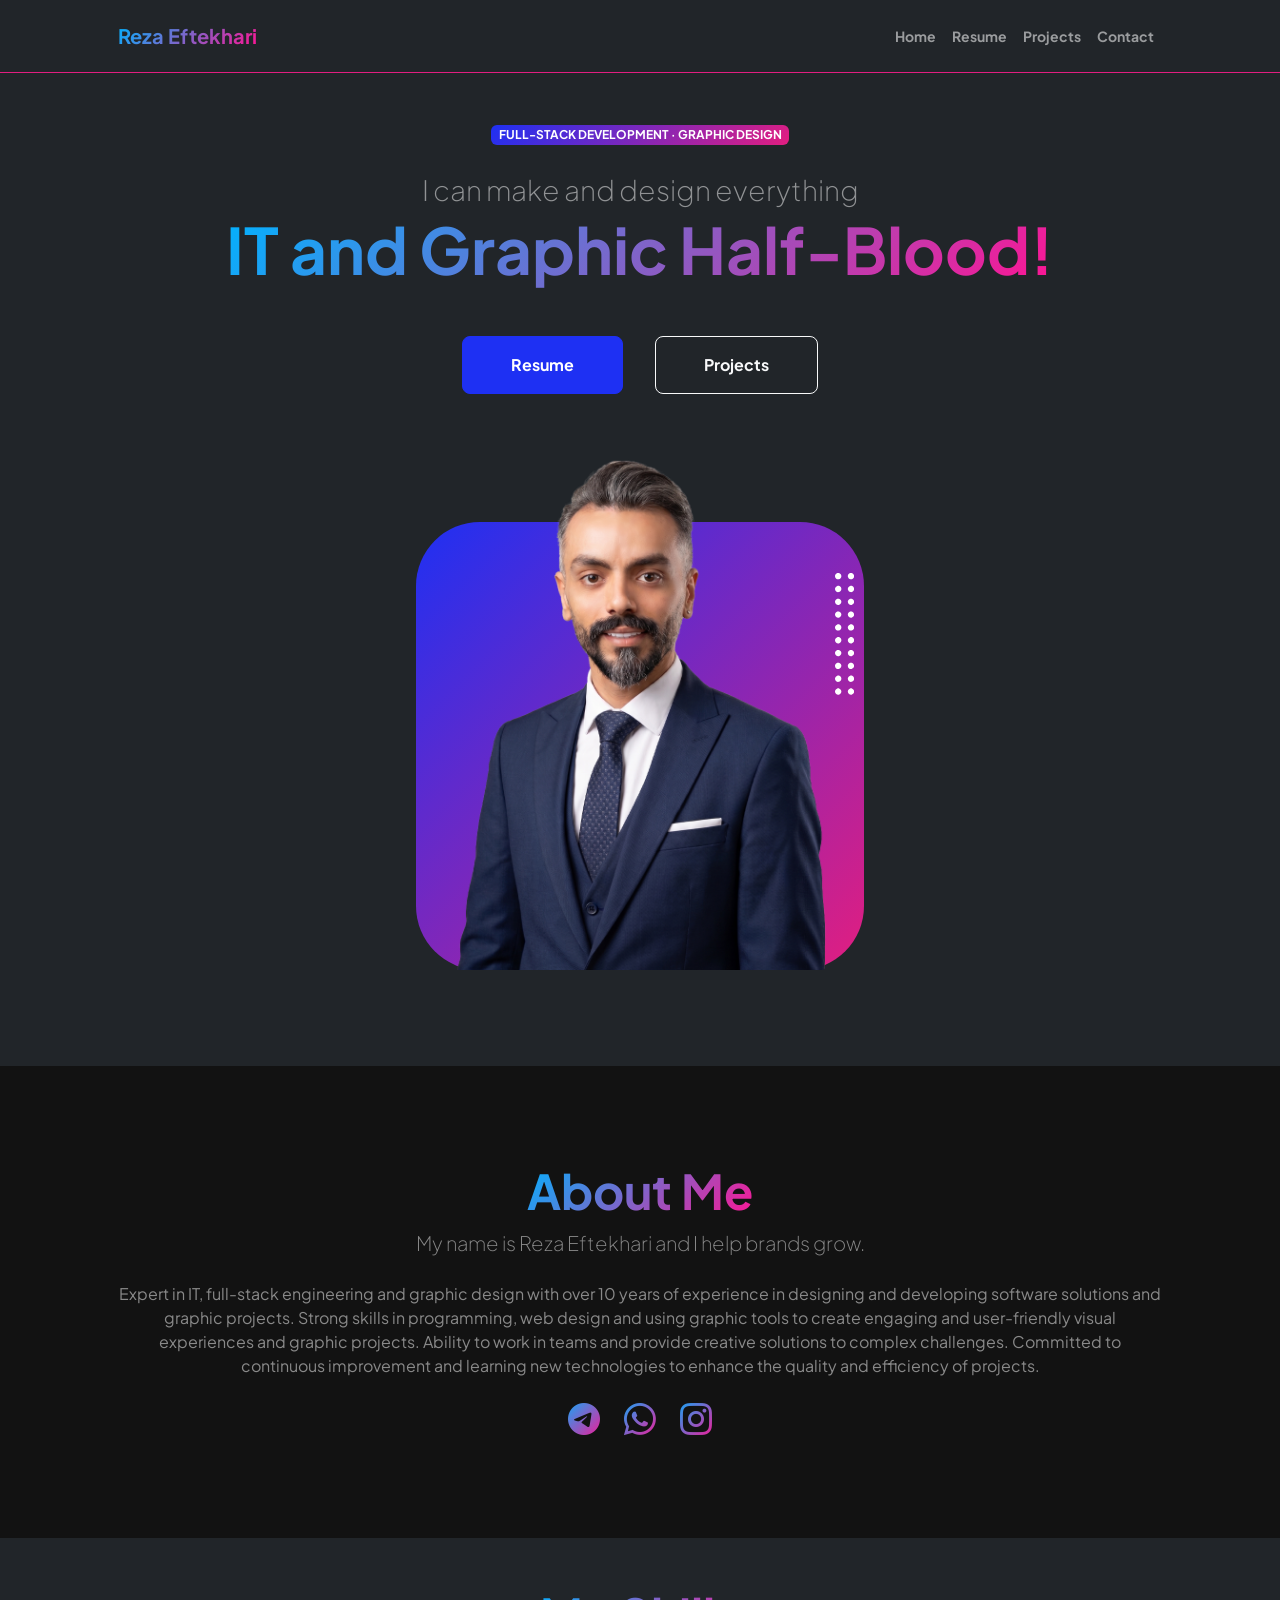
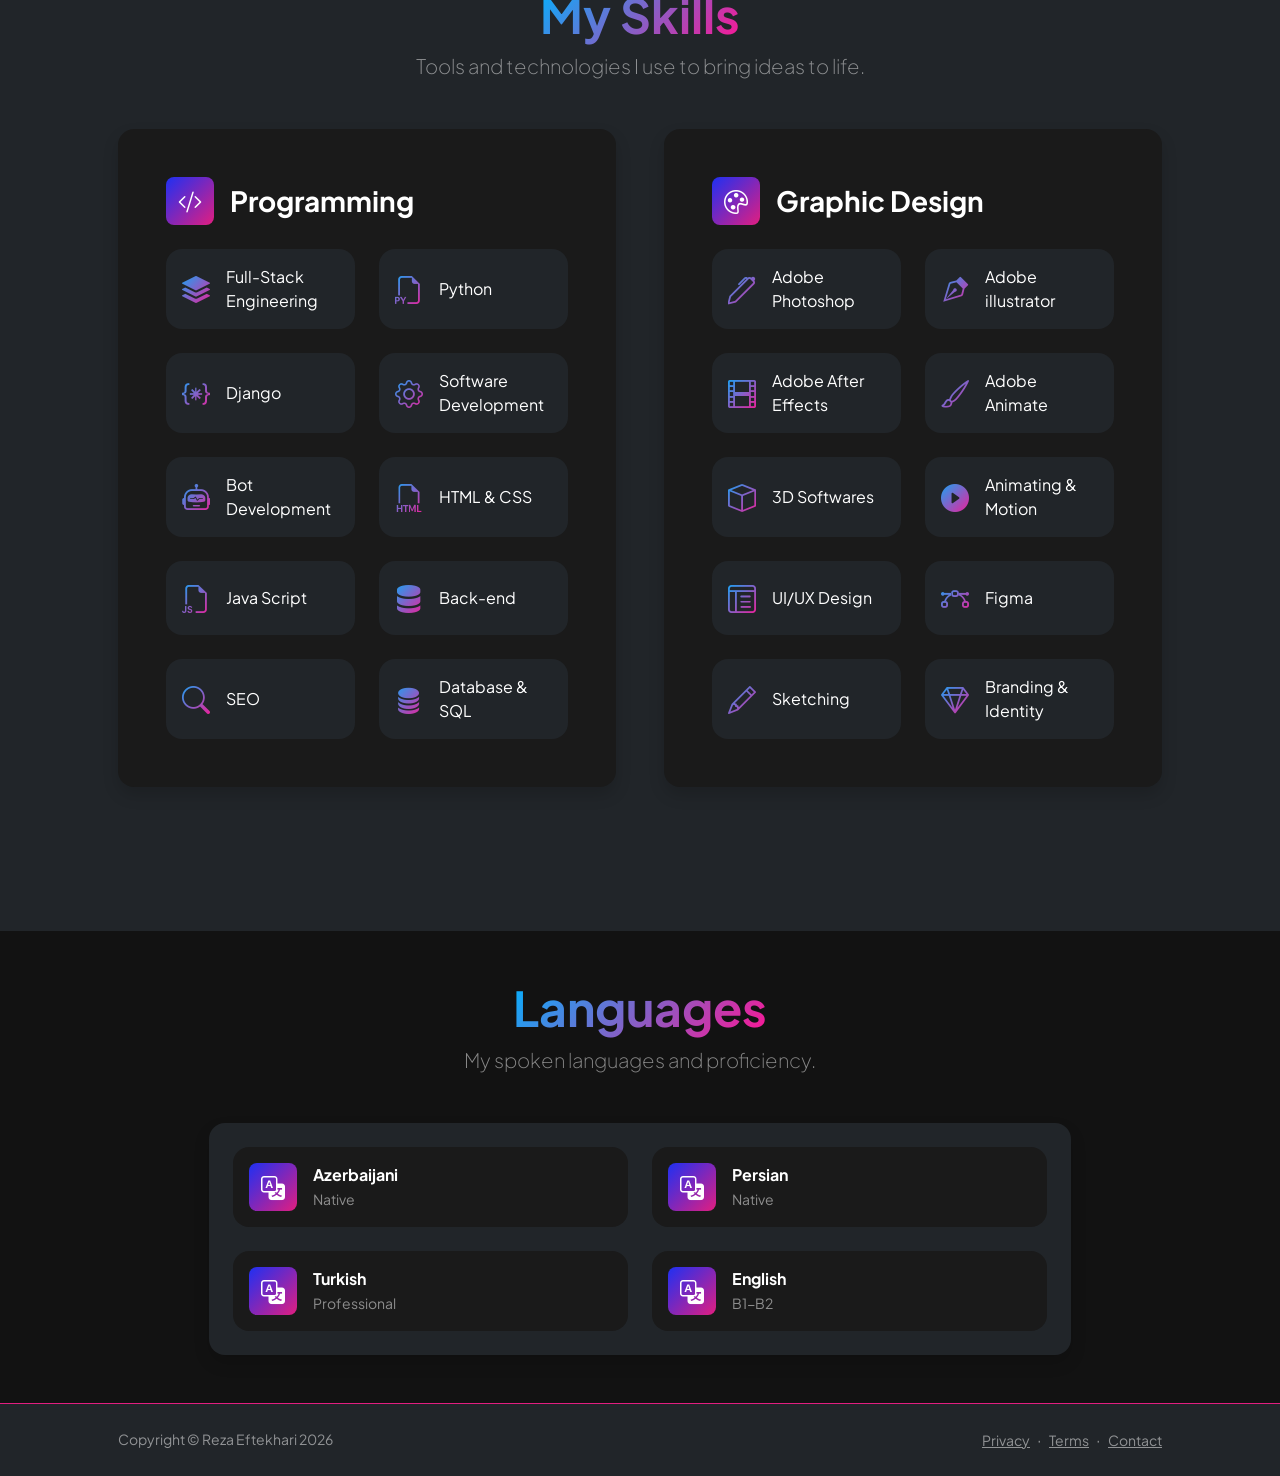
==== index.html @ 6535a533 "Deploy updated page to GitHub Pages" ====
<!DOCTYPE html>
<html lang="en">
    <head>
        <meta charset="utf-8" />
        <meta name="viewport" content="width=device-width, initial-scale=1, shrink-to-fit=no" />
        <meta name="description" content="" />
        <meta name="author" content="" />
        <title>Half-Blood</title>
        <!-- Favicon-->
        <link rel="icon" type="image/x-icon" href="assets/favicon.ico" />
        <!-- Custom Google font-->
        <link rel="preconnect" href="https://fonts.googleapis.com" />
        <link rel="preconnect" href="https://fonts.gstatic.com" crossorigin />
        <link href="https://fonts.googleapis.com/css2?family=Plus+Jakarta+Sans:wght@100;200;300;400;500;600;700;800;900&amp;display=swap" rel="stylesheet" />
        <!-- Bootstrap icons-->
        <link href="https://cdn.jsdelivr.net/npm/bootstrap-icons@1.8.1/font/bootstrap-icons.css" rel="stylesheet" />
        <!-- Core theme CSS (includes Bootstrap)-->
        <link href="css/styles.css" rel="stylesheet" />
    </head>
    <body class="d-flex flex-column h-100 bg-dark text-white">
        <main class="flex-shrink-0">
            <!-- Navigation-->
            <nav class="navbar navbar-expand-lg navbar-dark bg-dark py-3 border-bottom border-secondary">
                <div class="container px-5">
                    <a class="navbar-brand" href="index.html"><span class="fw-bolder text-gradient d-inline">Reza Eftekhari</span></a>
                    <button class="navbar-toggler" type="button" data-bs-toggle="collapse" data-bs-target="#navbarSupportedContent" aria-controls="navbarSupportedContent" aria-expanded="false" aria-label="Toggle navigation"><span class="navbar-toggler-icon"></span></button>
                    <div class="collapse navbar-collapse" id="navbarSupportedContent">
                        <ul class="navbar-nav ms-auto mb-2 mb-lg-0 small fw-bolder">
                            <li class="nav-item"><a class="nav-link" href="index.html">Home</a></li>
                            <li class="nav-item"><a class="nav-link" href="resume.html">Resume</a></li>
                            <li class="nav-item"><a class="nav-link" href="projects.html">Projects</a></li>
                            <li class="nav-item"><a class="nav-link" href="contact.html">Contact</a></li>
                        </ul>
                    </div>
                </div>
            </nav>
            <!-- Header-->
            <header class="py-5">
                <div class="container px-5 pb-5">
                    <div class="row gx-5 align-items-center">
                        <div class="col-xxl-5">
                            <!-- Header text content-->
                            <div class="text-center text-xxl-start">
                                <div class="badge bg-gradient-primary-to-secondary text-white mb-4"><div class="text-uppercase">Full-Stack Development &middot; Graphic Design</div></div>
                                <div class="fs-3 fw-light text-white-50">I can make and design everything</div>
                                <h1 class="display-3 fw-bolder mb-5 text-white"><span class="text-gradient d-inline">IT and Graphic Half-Blood!</span></h1>
                                <div class="d-grid gap-3 d-sm-flex justify-content-sm-center justify-content-xxl-start mb-3">
                                    <a class="btn btn-primary btn-lg px-5 py-3 me-sm-3 fs-6 fw-bolder" href="resume.html">Resume</a>
                                    <a class="btn btn-outline-light btn-lg px-5 py-3 fs-6 fw-bolder" href="projects.html">Projects</a>
                                </div>
                            </div>
                        </div>
                        <div class="col-xxl-7">
                            <!-- Header profile picture-->
                            <div class="d-flex justify-content-center mt-5 mt-xxl-0">
                                <div class="profile bg-gradient-primary-to-secondary">
                                    <!-- TIP: For best results, use a photo with a transparent background like the demo example below-->
                                    <!-- Watch a tutorial on how to do this on YouTube (link)-->
                                    <img class="profile-img" src="assets/profile.png" alt="..." />
                                    <div class="dots-1">
                                        <!-- SVG Dots-->
                                        <svg version="1.1" xmlns="http://www.w3.org/2000/svg" xmlns:xlink="http://www.w3.org/1999/xlink" x="0px" y="0px" viewBox="0 0 191.6 1215.4" style="enable-background: new 0 0 191.6 1215.4" xml:space="preserve">
                                            <g transform="translate(0.000000,1280.000000) scale(0.100000,-0.100000)">
                                                <path d="M227.7,12788.6c-105-35-200-141-222-248c-43-206,163-412,369-369c155,32,275,190,260,339c-11,105-90,213-190,262        C383.7,12801.6,289.7,12808.6,227.7,12788.6z"></path>
                                                <path d="M1507.7,12788.6c-151-50-253-216-222-362c25-119,136-230,254-255c194-41,395,142,375,339c-11,105-90,213-190,262        C1663.7,12801.6,1569.7,12808.6,1507.7,12788.6z"></path>
                                                <path d="M227.7,11508.6c-105-35-200-141-222-248c-43-206,163-412,369-369c155,32,275,190,260,339c-11,105-90,213-190,262        C383.7,11521.6,289.7,11528.6,227.7,11508.6z"></path>
                                                <path d="M1507.7,11508.6c-151-50-253-216-222-362c25-119,136-230,254-255c194-41,395,142,375,339c-11,105-90,213-190,262        C1663.7,11521.6,1569.7,11528.6,1507.7,11508.6z"></path>
                                                <path d="M227.7,10228.6c-105-35-200-141-222-248c-43-206,163-412,369-369c155,32,275,190,260,339c-11,105-90,213-190,262        C383.7,10241.6,289.7,10248.6,227.7,10228.6z"></path>
                                                <path d="M1507.7,10228.6c-105-35-200-141-222-248c-43-206,163-412,369-369c155,32,275,190,260,339c-11,105-90,213-190,262        C1663.7,10241.6,1569.7,10248.6,1507.7,10228.6z"></path>
                                                <path d="M227.7,8948.6c-105-35-200-141-222-248c-43-206,163-412,369-369c155,32,275,190,260,339c-11,105-90,213-190,262        C383.7,8961.6,289.7,8968.6,227.7,8948.6z"></path>
                                                <path d="M1507.7,8948.6c-105-35-200-141-222-248c-43-206,163-412,369-369c155,32,275,190,260,339c-11,105-90,213-190,262        C1663.7,8961.6,1569.7,8968.6,1507.7,8948.6z"></path>
                                                <path d="M227.7,7668.6c-105-35-200-141-222-248c-43-206,163-412,369-369c155,32,275,190,260,339c-11,105-90,213-190,262        C383.7,7681.6,289.7,7688.6,227.7,7668.6z"></path>
                                                <path d="M1507.7,7668.6c-105-35-200-141-222-248c-43-206,163-412,369-369c155,32,275,190,260,339c-11,105-90,213-190,262        C1663.7,7681.6,1569.7,7688.6,1507.7,7668.6z"></path>
                                                <path d="M227.7,6388.6c-105-35-200-141-222-248c-43-206,163-412,369-369c155,32,275,190,260,339c-11,105-90,213-190,262        C383.7,6401.6,289.7,6408.6,227.7,6388.6z"></path>
                                                <path d="M1507.7,6388.6c-105-35-200-141-222-248c-43-206,163-412,369-369c155,32,275,190,260,339c-11,105-90,213-190,262        C1663.7,6401.6,1569.7,6408.6,1507.7,6388.6z"></path>
                                                <path d="M227.7,5108.6c-105-35-200-141-222-248c-43-206,163-412,369-369c155,32,275,190,260,339c-11,105-90,213-190,262        C383.7,5121.6,289.7,5128.6,227.7,5108.6z"></path>
                                                <path d="M1507.7,5108.6c-105-35-200-141-222-248c-43-206,163-412,369-369c155,32,275,190,260,339c-11,105-90,213-190,262        C1663.7,5121.6,1569.7,5128.6,1507.7,5108.6z"></path>
                                                <path d="M227.7,3828.6c-105-35-200-141-222-248c-43-206,163-412,369-369c155,32,275,190,260,339c-11,105-90,213-190,262        C383.7,3841.6,289.7,3848.6,227.7,3828.6z"></path>
                                                <path d="M1507.7,3828.6c-105-35-200-141-222-248c-43-206,163-412,369-369c155,32,275,190,260,339c-11,105-90,213-190,262        C1663.7,3841.6,1569.7,3848.6,1507.7,3828.6z"></path>
                                                <path d="M227.7,2548.6c-105-35-200-141-222-248c-43-206,163-412,369-369c155,32,275,190,260,339c-11,105-90,213-190,262        C383.7,2561.6,289.7,2568.6,227.7,2548.6z"></path>
                                                <path d="M1507.7,2548.6c-105-35-200-141-222-248c-43-206,163-412,369-369c155,32,275,190,260,339c-11,105-90,213-190,262        C1663.7,2561.6,1569.7,2568.6,1507.7,2548.6z"></path>
                                                <path d="M227.7,1268.6c-105-35-200-141-222-248c-43-206,163-412,369-369c155,32,275,190,260,339c-11,105-90,213-190,262        C383.7,1281.6,289.7,1288.6,227.7,1268.6z"></path>
                                                <path d="M1507.7,1268.6c-105-35-200-141-222-248c-43-206,163-412,369-369c155,32,275,190,260,339c-11,105-90,213-190,262        C1663.7,1281.6,1569.7,1288.6,1507.7,1268.6z"></path>
                                            </g>
                                        </svg>
                                        <!-- END of SVG dots-->
                                    </div>
                                </div>
                            </div>
                        </div>
                    </div>
                </div>
            </header>
            <!-- About Section-->
            <section class="bg-black py-5" style="background-color: #121212 !important;">
                <div class="container px-5">
                    <div class="row gx-5 justify-content-center">
                        <div class="col-xxl-8">
                            <div class="text-center my-5">
                                <h2 class="display-5 fw-bolder text-white"><span class="text-gradient d-inline">About Me</span></h2>
                                <p class="lead fw-light mb-4 text-white-50">My name is Reza Eftekhari and I help brands grow.</p>
                                <p class="text-white-50">Expert in IT, full-stack engineering and graphic design with over 10 years of experience in designing and developing software solutions and graphic projects. Strong skills in programming, web design and using graphic tools to create engaging and user-friendly visual experiences and graphic projects. Ability to work in teams and provide creative solutions to complex challenges. Committed to continuous improvement and learning new technologies to enhance the quality and efficiency of projects.</p>
                                <div class="d-flex justify-content-center fs-2 gap-4">
                                    <a class="text-gradient" href="https://t.me/reza_the_ronin" target="_blank"><i class="bi bi-telegram"></i></a>
                                    <a class="text-gradient" href="https://wa.me/989373772806" target="_blank"><i class="bi bi-whatsapp"></i></a>
                                    <a class="text-gradient" href="https://www.instagram.com/reza.the.ronin/" target="_blank"><i class="bi bi-instagram"></i></a>
                                </div>
                            </div>
                        </div>
                    </div>
                </div>
            </section>
            
            <!-- Skills Section -->
            <section class="py-5 bg-dark">
                <div class="container px-5 mb-5">
                    <div class="text-center mb-5">
                        <h2 class="display-5 fw-bolder text-white"><span class="text-gradient d-inline">My Skills</span></h2>
                        <p class="lead fw-light mb-4 text-white-50">Tools and technologies I use to bring ideas to life.</p>
                    </div>
                    <div class="row gx-5 justify-content-center">
                        <!-- Programming Skills -->
                        <div class="col-lg-6 mb-5 order-lg-1">
                            <div class="card shadow border-0 rounded-4 bg-black" style="background-color: #1a1a1a !important; height: 100%;">
                                <div class="card-body p-5">
                                    <div class="d-flex align-items-center mb-4">
                                        <div class="feature bg-gradient-primary-to-secondary text-white rounded-3 me-3"><i class="bi bi-code-slash"></i></div>
                                        <h3 class="fw-bolder mb-0 text-white">Programming</h3>
                                    </div>
                                    <div class="row row-cols-1 row-cols-sm-2 g-4">
                                        <div class="col">
                                            <div class="d-flex align-items-center bg-dark text-white rounded-4 p-3 h-100">
                                                <i class="bi bi-stack fs-3 text-gradient me-3"></i>Full-Stack Engineering
                                            </div>
                                        </div>
                                        <div class="col">
                                            <div class="d-flex align-items-center bg-dark text-white rounded-4 p-3 h-100">
                                                <i class="bi bi-filetype-py fs-3 text-gradient me-3"></i>Python
                                            </div>
                                        </div>
                                        <div class="col">
                                            <div class="d-flex align-items-center bg-dark text-white rounded-4 p-3 h-100">
                                                <i class="bi bi-braces-asterisk fs-3 text-gradient me-3"></i>Django
                                            </div>
                                        </div>
                                        <div class="col">
                                            <div class="d-flex align-items-center bg-dark text-white rounded-4 p-3 h-100">
                                                <i class="bi bi-gear fs-3 text-gradient me-3"></i>Software Development
                                            </div>
                                        </div>
                                        <div class="col">
                                            <div class="d-flex align-items-center bg-dark text-white rounded-4 p-3 h-100">
                                                <i class="bi bi-robot fs-3 text-gradient me-3"></i>Bot Development
                                            </div>
                                        </div>
                                        <div class="col">
                                            <div class="d-flex align-items-center bg-dark text-white rounded-4 p-3 h-100">
                                                <i class="bi bi-filetype-html fs-3 text-gradient me-3"></i>HTML & CSS
                                            </div>
                                        </div>
                                        <div class="col">
                                            <div class="d-flex align-items-center bg-dark text-white rounded-4 p-3 h-100">
                                                <i class="bi bi-filetype-js fs-3 text-gradient me-3"></i>Java Script
                                            </div>
                                        </div>
                                        <div class="col">
                                            <div class="d-flex align-items-center bg-dark text-white rounded-4 p-3 h-100">
                                                <i class="bi bi-server fs-3 text-gradient me-3"></i>Back-end
                                            </div>
                                        </div>
                                        <div class="col">
                                            <div class="d-flex align-items-center bg-dark text-white rounded-4 p-3 h-100">
                                                <i class="bi bi-search fs-3 text-gradient me-3"></i>SEO
                                            </div>
                                        </div>
                                        <div class="col">
                                            <div class="d-flex align-items-center bg-dark text-white rounded-4 p-3 h-100">
                                                <i class="bi bi-database-fill fs-3 text-gradient me-3"></i>Database & SQL
                                            </div>
                                        </div>
                                    </div>
                                </div>
                            </div>
                        </div>

                        <!-- Graphic Design Skills -->
                        <div class="col-lg-6 mb-5 order-lg-2">
                            <div class="card shadow border-0 rounded-4 bg-black" style="background-color: #1a1a1a !important; height: 100%;">
                                <div class="card-body p-5">
                                    <div class="d-flex align-items-center mb-4">
                                        <div class="feature bg-gradient-primary-to-secondary text-white rounded-3 me-3"><i class="bi bi-palette"></i></div>
                                        <h3 class="fw-bolder mb-0 text-white">Graphic Design</h3>
                                    </div>
                                    <div class="row row-cols-1 row-cols-sm-2 g-4">
                                        <div class="col">
                                            <div class="d-flex align-items-center bg-dark text-white rounded-4 p-3 h-100">
                                                <i class="bi bi-pen fs-3 text-gradient me-3"></i>Adobe Photoshop
                                            </div>
                                        </div>
                                        <div class="col">
                                            <div class="d-flex align-items-center bg-dark text-white rounded-4 p-3 h-100">
                                                <i class="bi bi-vector-pen fs-3 text-gradient me-3"></i>Adobe illustrator
                                            </div>
                                        </div>
                                        <div class="col">
                                            <div class="d-flex align-items-center bg-dark text-white rounded-4 p-3 h-100">
                                                <i class="bi bi-film fs-3 text-gradient me-3"></i>Adobe After Effects
                                            </div>
                                        </div>
                                        <div class="col">
                                            <div class="d-flex align-items-center bg-dark text-white rounded-4 p-3 h-100">
                                                <i class="bi bi-brush fs-3 text-gradient me-3"></i>Adobe Animate
                                            </div>
                                        </div>
                                        <div class="col">
                                            <div class="d-flex align-items-center bg-dark text-white rounded-4 p-3 h-100">
                                                <i class="bi bi-box fs-3 text-gradient me-3"></i>3D Softwares
                                            </div>
                                        </div>
                                        <div class="col">
                                            <div class="d-flex align-items-center bg-dark text-white rounded-4 p-3 h-100">
                                                <i class="bi bi-play-circle-fill fs-3 text-gradient me-3"></i>Animating & Motion
                                            </div>
                                        </div>
                                        <div class="col">
                                            <div class="d-flex align-items-center bg-dark text-white rounded-4 p-3 h-100">
                                                <i class="bi bi-layout-text-window-reverse fs-3 text-gradient me-3"></i>UI/UX Design
                                            </div>
                                        </div>
                                        <div class="col">
                                            <div class="d-flex align-items-center bg-dark text-white rounded-4 p-3 h-100">
                                                <i class="bi bi-bezier fs-3 text-gradient me-3"></i>Figma
                                            </div>
                                        </div>
                                        <div class="col">
                                            <div class="d-flex align-items-center bg-dark text-white rounded-4 p-3 h-100">
                                                <i class="bi bi-pencil fs-3 text-gradient me-3"></i>Sketching
                                            </div>
                                        </div>
                                        <div class="col">
                                            <div class="d-flex align-items-center bg-dark text-white rounded-4 p-3 h-100">
                                                <i class="bi bi-gem fs-3 text-gradient me-3"></i>Branding & Identity
                                            </div>
                                        </div>
                                    </div>
                                </div>
                            </div>
                        </div>
                    </div>
                </div>
            </section>
            
            <!-- Language Skills Section -->
            <section class="py-5 bg-black" style="background-color: #121212 !important;">
                <div class="container px-5">
                    <div class="text-center mb-5">
                        <h2 class="display-5 fw-bolder text-white"><span class="text-gradient d-inline">Languages</span></h2>
                        <p class="lead fw-light mb-4 text-white-50">My spoken languages and proficiency.</p>
                    </div>
                    <div class="row gx-5 justify-content-center">
                        <div class="col-lg-10">
                            <div class="card shadow border-0 rounded-4 bg-dark">
                                <div class="card-body p-4">
                                    <div class="row row-cols-1 row-cols-sm-2 g-4">
                                        <div class="col">
                                            <div class="d-flex align-items-center bg-black rounded-4 p-3 h-100" style="background-color: #1a1a1a !important;">
                                                <div class="feature bg-gradient-primary-to-secondary text-white rounded-3 me-3"><i class="bi bi-translate"></i></div>
                                                <div class="fw-bolder text-white">
                                                    Azerbaijani <br><span class="text-white-50 small fw-normal">Native</span>
                                                </div>
                                            </div>
                                        </div>
                                        <div class="col">
                                            <div class="d-flex align-items-center bg-black rounded-4 p-3 h-100" style="background-color: #1a1a1a !important;">
                                                <div class="feature bg-gradient-primary-to-secondary text-white rounded-3 me-3"><i class="bi bi-translate"></i></div>
                                                <div class="fw-bolder text-white">
                                                    Persian <br><span class="text-white-50 small fw-normal">Native</span>
                                                </div>
                                            </div>
                                        </div>
                                        <div class="col">
                                            <div class="d-flex align-items-center bg-black rounded-4 p-3 h-100" style="background-color: #1a1a1a !important;">
                                                <div class="feature bg-gradient-primary-to-secondary text-white rounded-3 me-3"><i class="bi bi-translate"></i></div>
                                                <div class="fw-bolder text-white">
                                                    Turkish <br><span class="text-white-50 small fw-normal">Professional</span>
                                                </div>
                                            </div>
                                        </div>
                                        <div class="col">
                                            <div class="d-flex align-items-center bg-black rounded-4 p-3 h-100" style="background-color: #1a1a1a !important;">
                                                <div class="feature bg-gradient-primary-to-secondary text-white rounded-3 me-3"><i class="bi bi-translate"></i></div>
                                                <div class="fw-bolder text-white">
                                                    English <br><span class="text-white-50 small fw-normal">B1-B2</span>
                                                </div>
                                            </div>
                                        </div>
                                    </div>
                                </div>
                            </div>
                        </div>
                    </div>
                </div>
            </section>
        </main>
        <!-- Footer-->
        <footer class="bg-dark py-4 mt-auto border-top border-secondary">
            <div class="container px-5">
                <div class="row align-items-center justify-content-between flex-column flex-sm-row">
                    <div class="col-auto"><div class="small m-0 text-white-50">Copyright &copy; Reza Eftekhari 2026</div></div>
                    <div class="col-auto">
                        <a class="small text-white-50" href="#!">Privacy</a>
                        <span class="mx-1 text-white-50">&middot;</span>
                        <a class="small text-white-50" href="#!">Terms</a>
                        <span class="mx-1 text-white-50">&middot;</span>
                        <a class="small text-white-50" href="#!">Contact</a>
                    </div>
                </div>
            </div>
        </footer>
        <!-- Bootstrap core JS-->
        <script src="https://cdn.jsdelivr.net/npm/bootstrap@5.2.3/dist/js/bootstrap.bundle.min.js"></script>
        <!-- Core theme JS-->
        <script src="js/scripts.js"></script>
    </body>
</html>
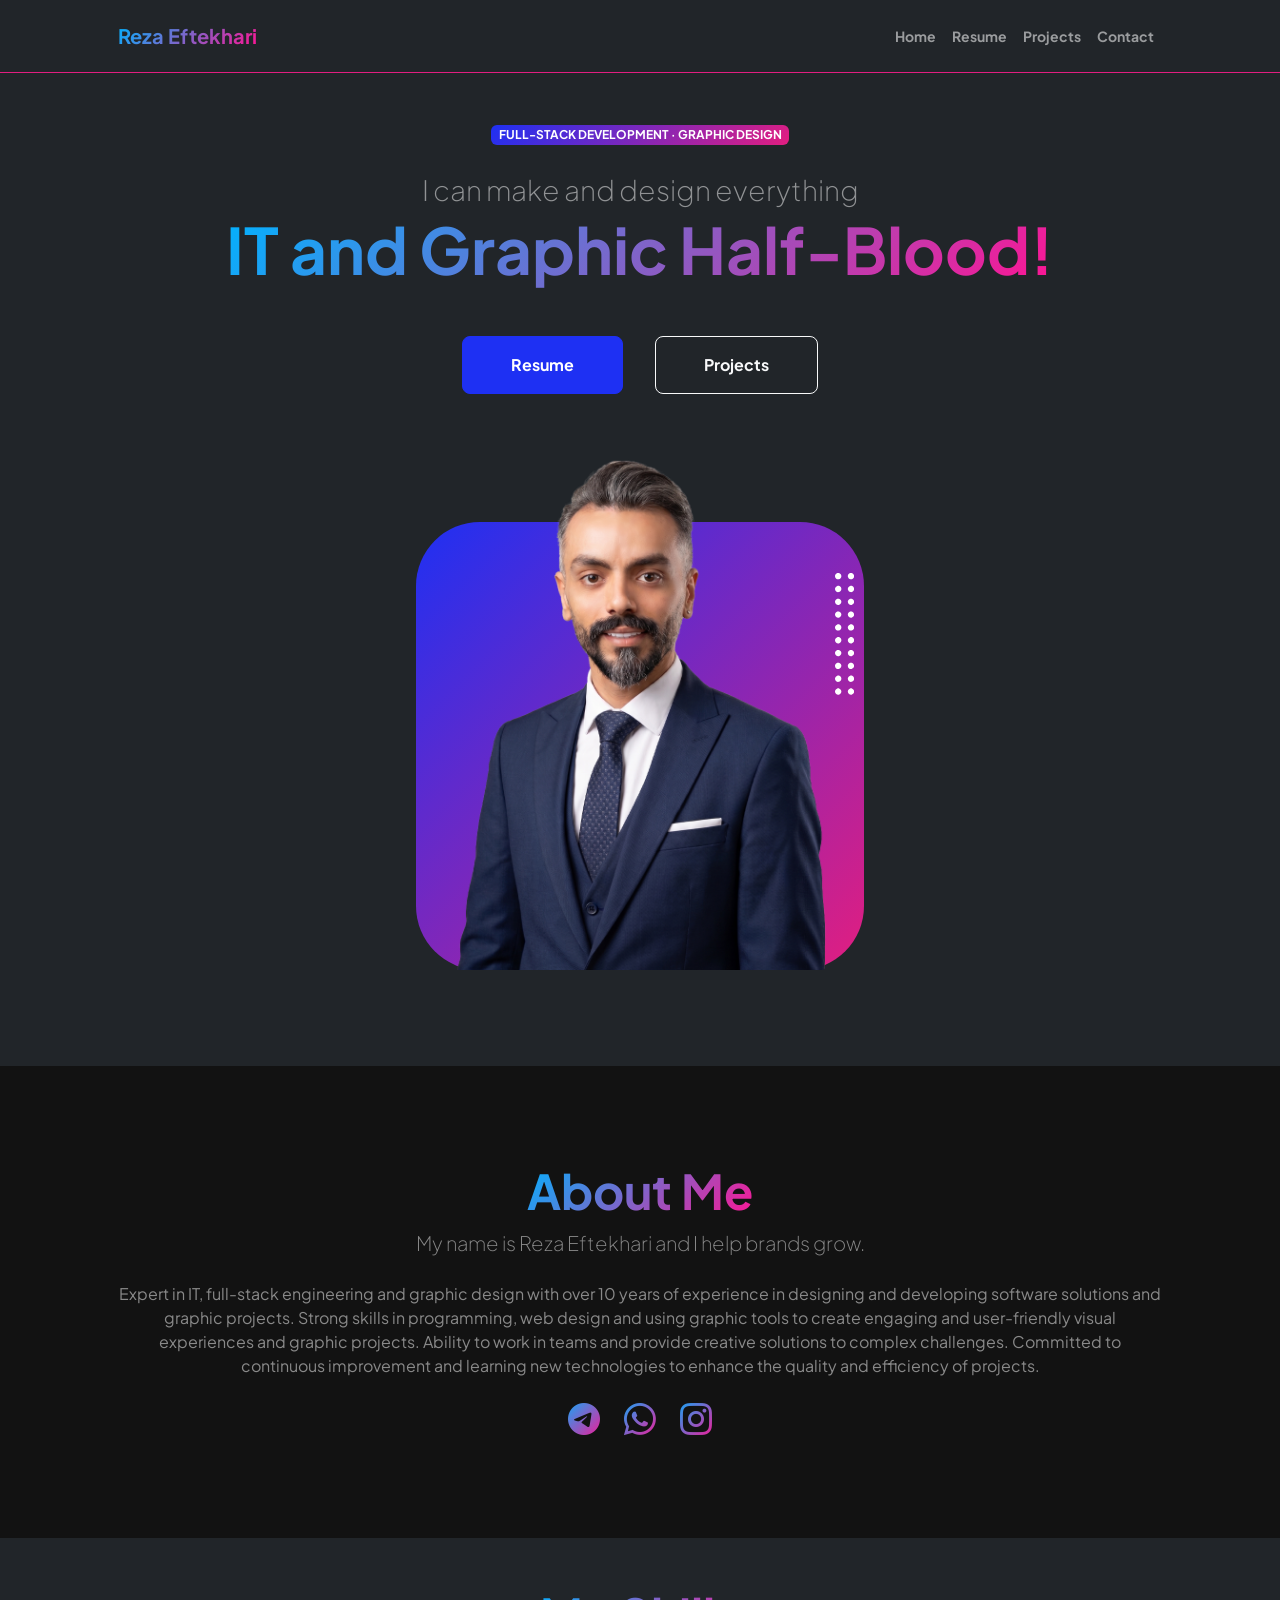
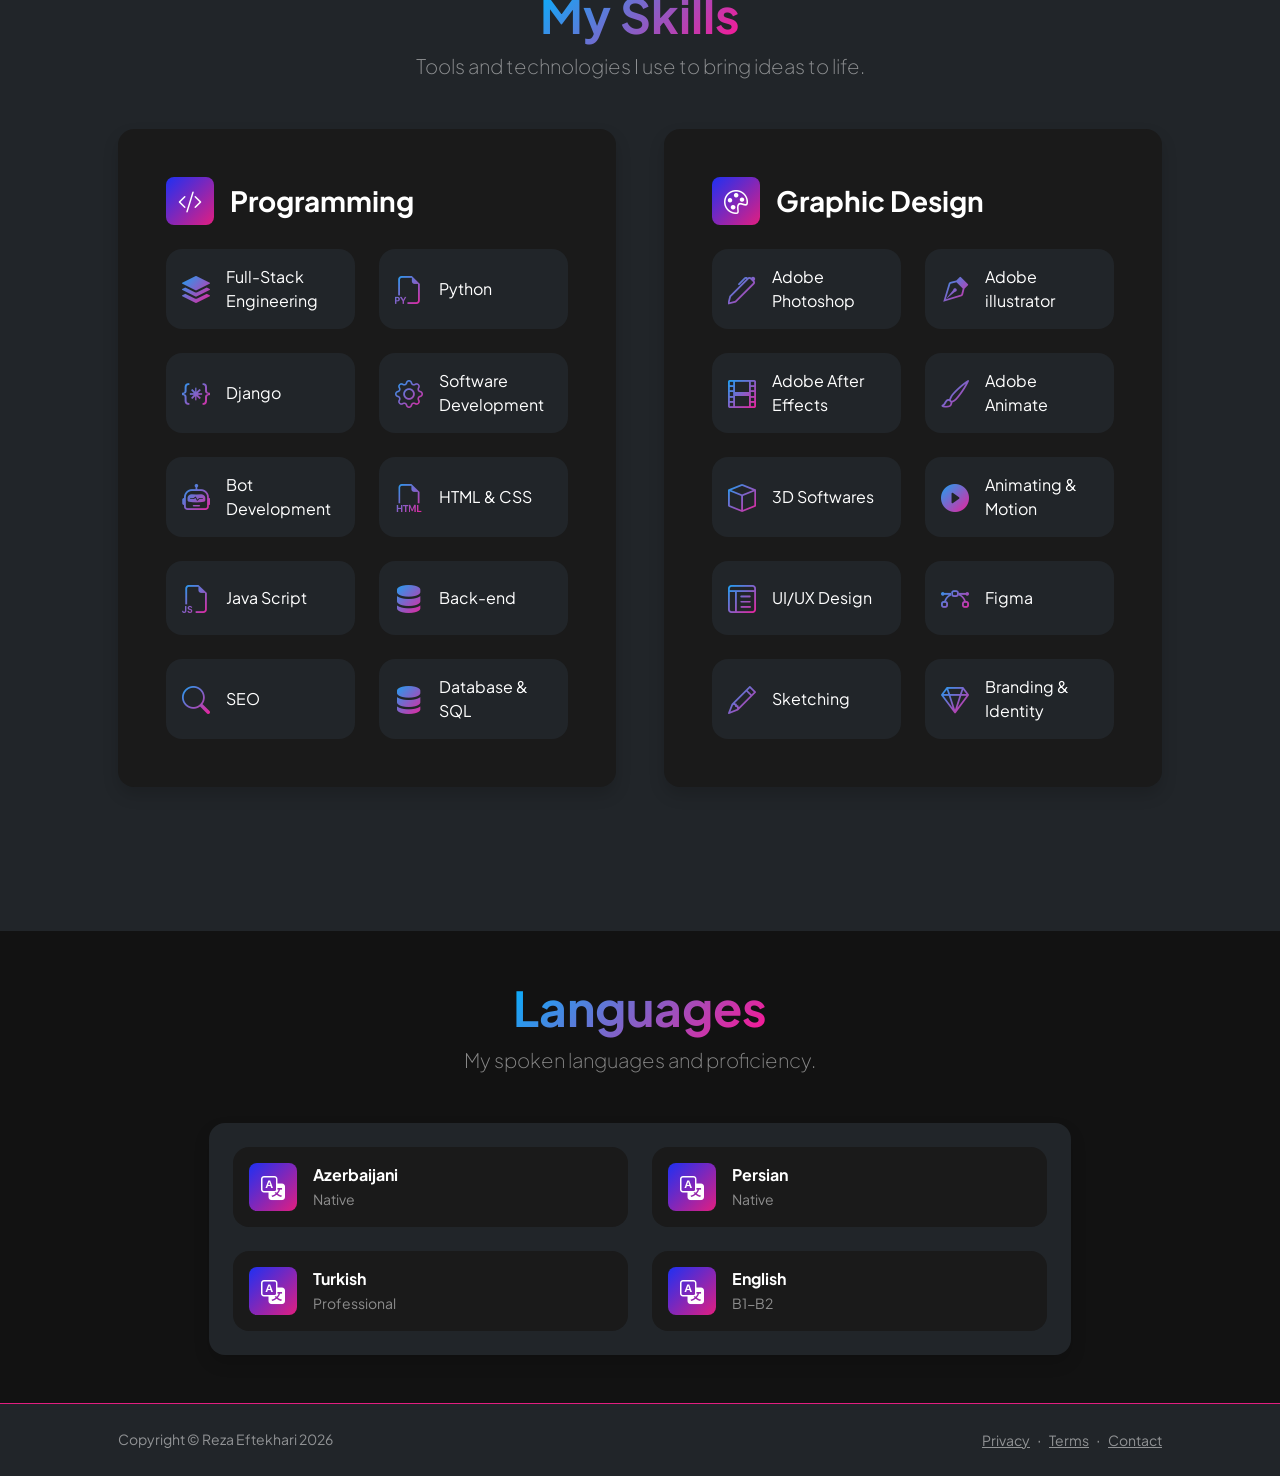
==== commit 4f8b30b8: "Update index.html" ====
--- a/index.html
+++ b/index.html
@@ -175,7 +175,7 @@
                                         </div>
                                         <div class="col">
                                             <div class="d-flex align-items-center bg-dark text-white rounded-4 p-3 h-100">
-                                                <i class="bi bi-database-fill fs-3 text-gradient me-3"></i>Database & SQL
+                                                <i class="bi bi-server fs-3 text-gradient me-3"></i>Database & SQL
                                             </div>
                                         </div>
                                     </div>
